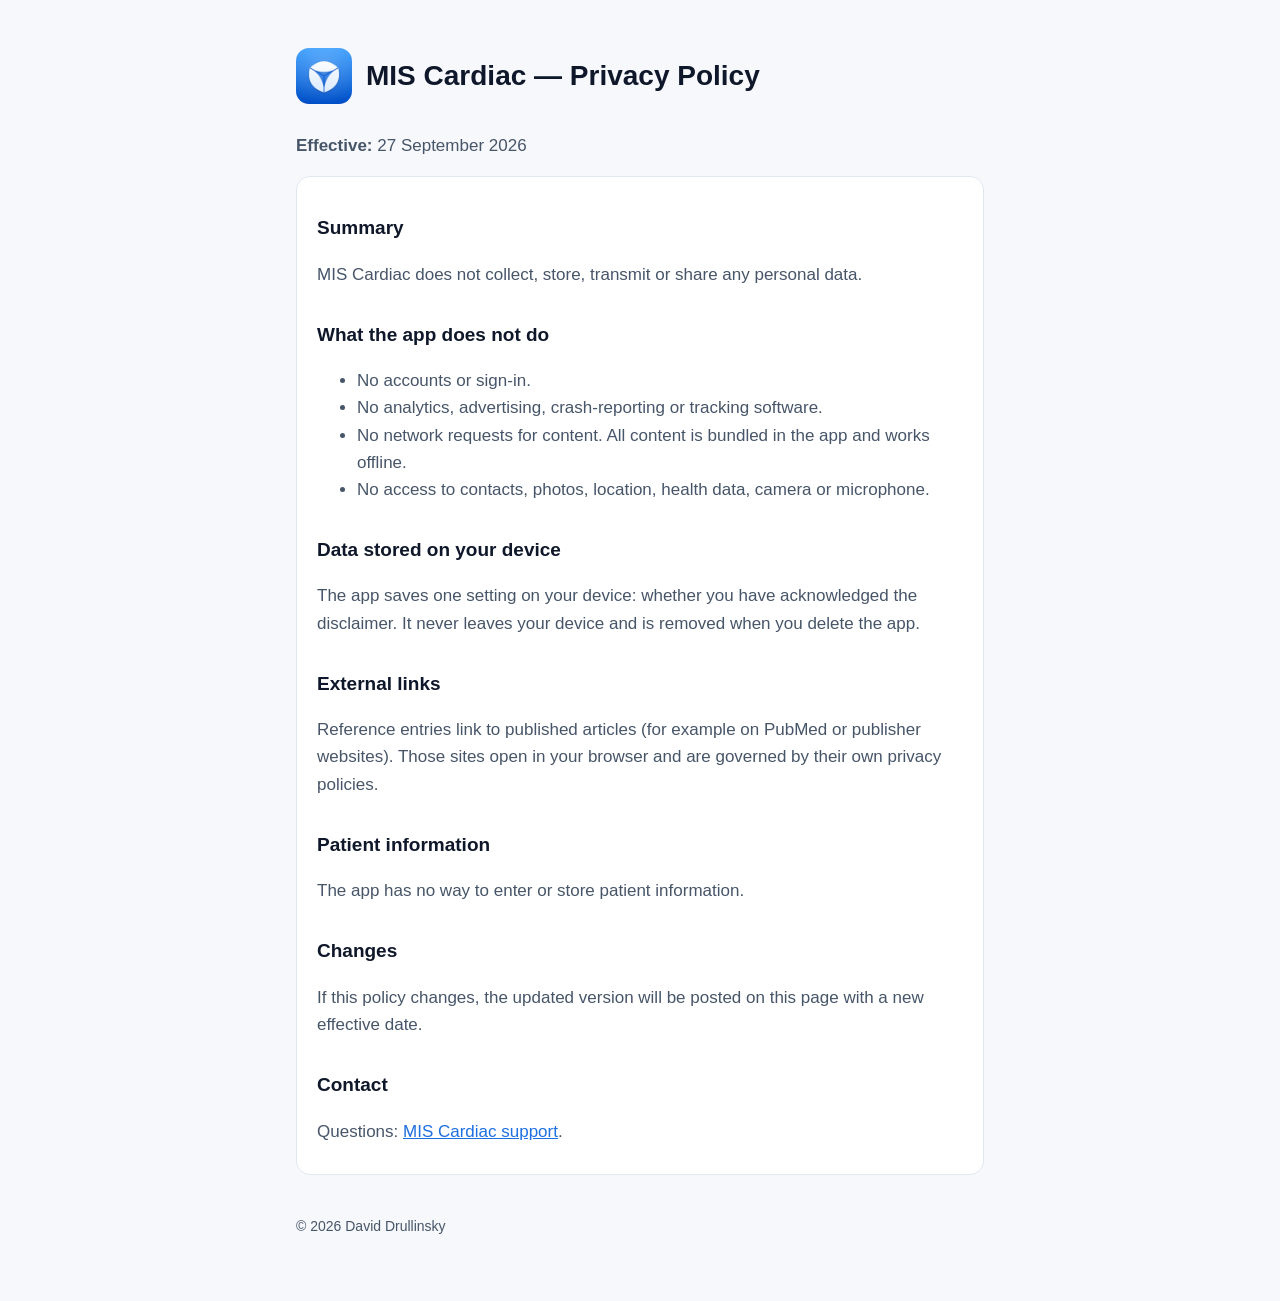
==== privacy.html @ f6dd16c7 "MIS Cardiac support and privacy pages Co-Authored-By: Claude Opus 5.5 <noreply@anthropic.com>" ====
<!doctype html>
<html lang="en"><head><meta charset="utf-8"><meta name="viewport" content="width=device-width,initial-scale=1">
<title>MIS Cardiac — Privacy Policy</title><link rel="stylesheet" href="style.css"></head>
<body><main>
<header><img src="icon.png" alt=""><h1>MIS Cardiac — Privacy Policy</h1></header>
<p><strong>Effective:</strong> 27 September 2026</p>
<div class="card">
<h2>Summary</h2>
<p>MIS Cardiac does not collect, store, transmit or share any personal data.</p>
<h2>What the app does not do</h2>
<ul>
<li>No accounts or sign-in.</li>
<li>No analytics, advertising, crash-reporting or tracking software.</li>
<li>No network requests for content. All content is bundled in the app and works offline.</li>
<li>No access to contacts, photos, location, health data, camera or microphone.</li>
</ul>
<h2>Data stored on your device</h2>
<p>The app saves one setting on your device: whether you have acknowledged the disclaimer. It never leaves your device and is removed when you delete the app.</p>
<h2>External links</h2>
<p>Reference entries link to published articles (for example on PubMed or publisher websites). Those sites open in your browser and are governed by their own privacy policies.</p>
<h2>Patient information</h2>
<p>The app has no way to enter or store patient information.</p>
<h2>Changes</h2>
<p>If this policy changes, the updated version will be posted on this page with a new effective date.</p>
<h2>Contact</h2>
<p>Questions: <a href="support.html">MIS Cardiac support</a>.</p>
</div>
<footer>© 2026 David Drullinsky</footer>
</main></body></html>
---- style.css ----
:root{--bg:#f6f8fb;--fg:#0f172a;--muted:#475569;--card:#fff;--line:#e2e8f0;--accent:#1e6fe0}
@media (prefers-color-scheme:dark){:root{--bg:#0b1020;--fg:#e2e8f0;--muted:#94a3b8;--card:#131a2e;--line:#1f2a44;--accent:#4c9aff}}
*{box-sizing:border-box}body{margin:0;background:var(--bg);color:var(--fg);font:17px/1.6 -apple-system,BlinkMacSystemFont,"Segoe UI",Roboto,sans-serif}
main{max-width:720px;margin:0 auto;padding:48px 16px 64px}
header{display:flex;align-items:center;gap:14px;margin-bottom:28px}header img{width:56px;height:56px;border-radius:13px}
h1{font-size:28px;margin:0}h2{font-size:19px;margin:32px 0 8px}p,li{color:var(--muted)}a{color:var(--accent)}
.card{background:var(--card);border:1px solid var(--line);border-radius:14px;padding:4px 20px 12px}
footer{margin-top:40px;font-size:14px;color:var(--muted)}
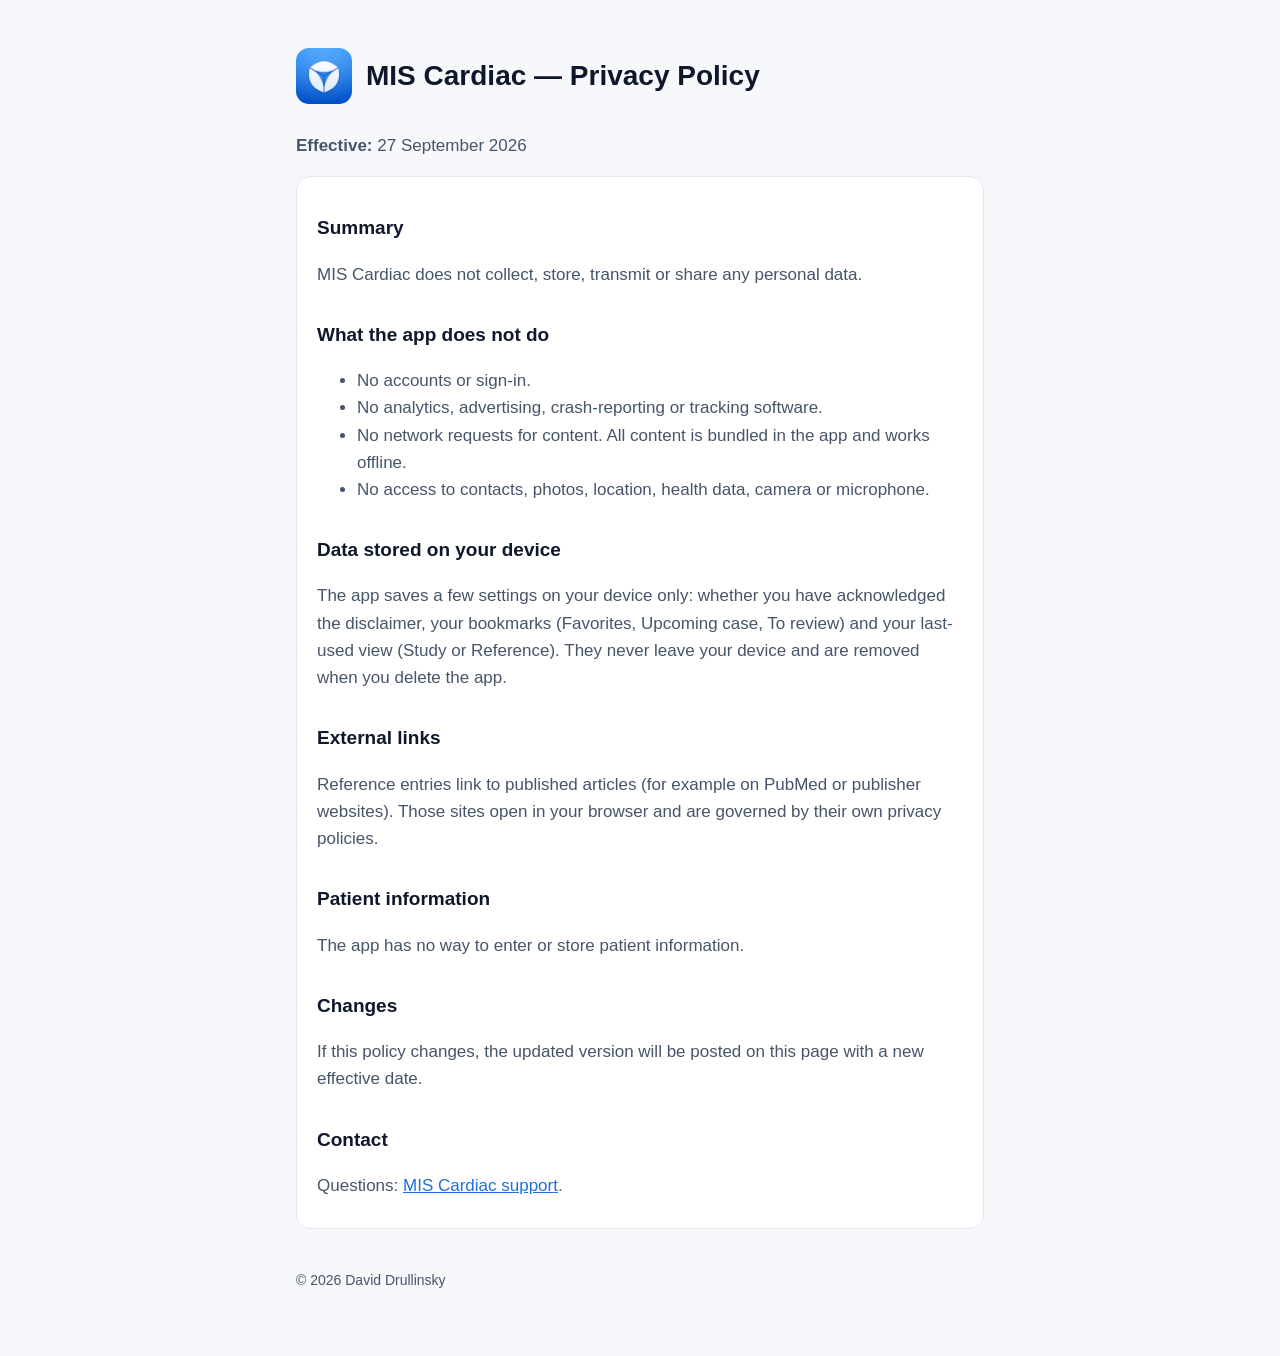
==== commit 6dcf3b8a: "Privacy policy: note on-device bookmarks and preferences Co-Authored-By: Claude Opus 5.5 <noreply@an" ====
--- a/privacy.html
+++ b/privacy.html
@@ -15,7 +15,7 @@
 <li>No access to contacts, photos, location, health data, camera or microphone.</li>
 </ul>
 <h2>Data stored on your device</h2>
-<p>The app saves one setting on your device: whether you have acknowledged the disclaimer. It never leaves your device and is removed when you delete the app.</p>
+<p>The app saves a few settings on your device only: whether you have acknowledged the disclaimer, your bookmarks (Favorites, Upcoming case, To review) and your last-used view (Study or Reference). They never leave your device and are removed when you delete the app.</p>
 <h2>External links</h2>
 <p>Reference entries link to published articles (for example on PubMed or publisher websites). Those sites open in your browser and are governed by their own privacy policies.</p>
 <h2>Patient information</h2>
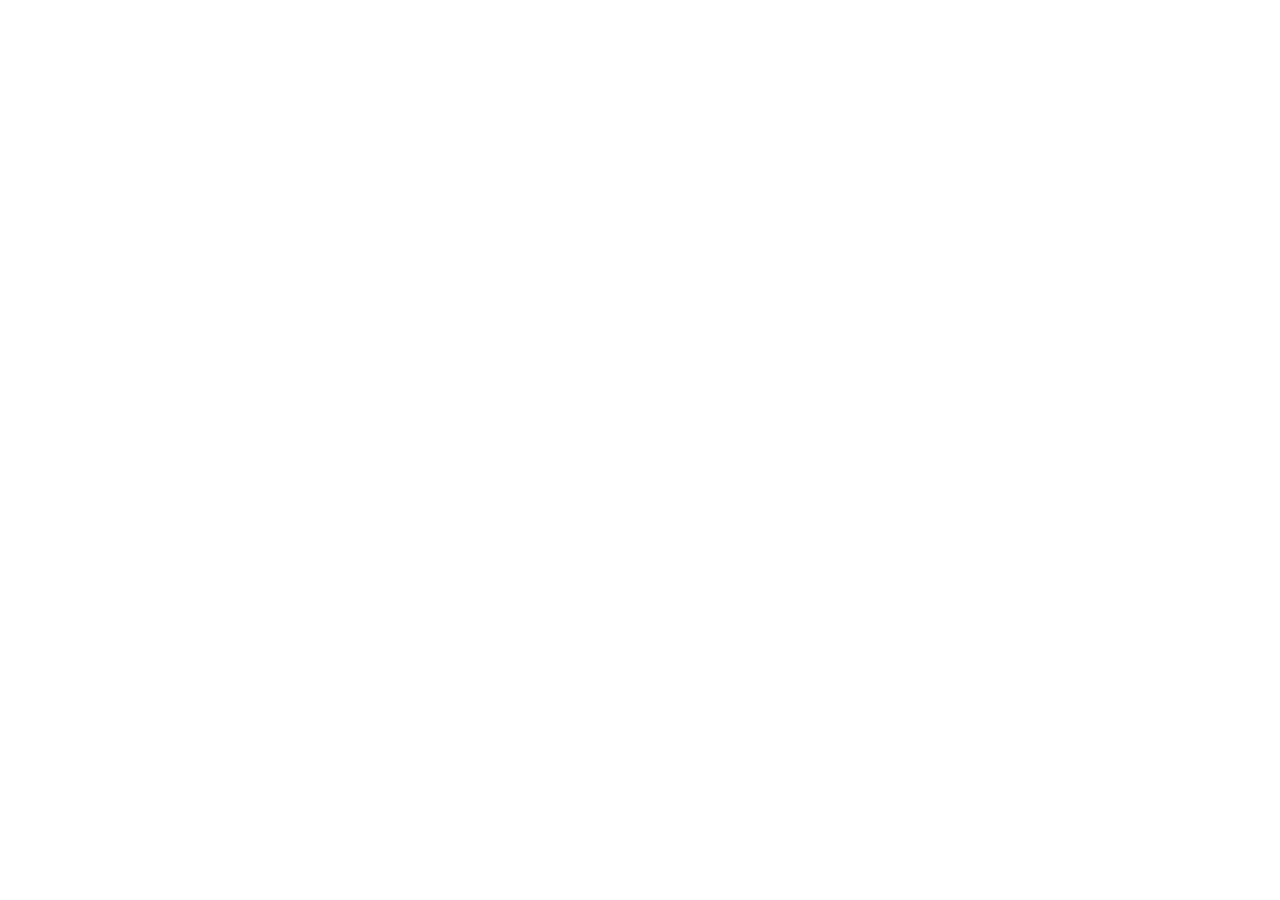
==== commit 07a03845: "Redirect to the MIS Cardiac pages on steadyhandsoftware.com Co-Authored-By: Claude Opus 5.5 <noreply" ====
--- a/privacy.html
+++ b/privacy.html
@@ -1,29 +1,15 @@
 <!doctype html>
-<html lang="en"><head><meta charset="utf-8"><meta name="viewport" content="width=device-width,initial-scale=1">
-<title>MIS Cardiac — Privacy Policy</title><link rel="stylesheet" href="style.css"></head>
-<body><main>
-<header><img src="icon.png" alt=""><h1>MIS Cardiac — Privacy Policy</h1></header>
-<p><strong>Effective:</strong> 27 September 2026</p>
-<div class="card">
-<h2>Summary</h2>
-<p>MIS Cardiac does not collect, store, transmit or share any personal data.</p>
-<h2>What the app does not do</h2>
-<ul>
-<li>No accounts or sign-in.</li>
-<li>No analytics, advertising, crash-reporting or tracking software.</li>
-<li>No network requests for content. All content is bundled in the app and works offline.</li>
-<li>No access to contacts, photos, location, health data, camera or microphone.</li>
-</ul>
-<h2>Data stored on your device</h2>
-<p>The app saves a few settings on your device only: whether you have acknowledged the disclaimer, your bookmarks (Favorites, Upcoming case, To review) and your last-used view (Study or Reference). They never leave your device and are removed when you delete the app.</p>
-<h2>External links</h2>
-<p>Reference entries link to published articles (for example on PubMed or publisher websites). Those sites open in your browser and are governed by their own privacy policies.</p>
-<h2>Patient information</h2>
-<p>The app has no way to enter or store patient information.</p>
-<h2>Changes</h2>
-<p>If this policy changes, the updated version will be posted on this page with a new effective date.</p>
-<h2>Contact</h2>
-<p>Questions: <a href="support.html">MIS Cardiac support</a>.</p>
-</div>
-<footer>© 2026 David Drullinsky</footer>
-</main></body></html>
+<html lang="en">
+<head>
+<meta charset="utf-8">
+<title>MIS Cardiac — Privacy Policy (moved)</title>
+<meta name="viewport" content="width=device-width, initial-scale=1">
+<meta name="robots" content="noindex">
+<link rel="canonical" href="https://steadyhandsoftware.com/apps/mis-cardiac/privacy.html">
+<meta http-equiv="refresh" content="0; url=https://steadyhandsoftware.com/apps/mis-cardiac/privacy.html">
+<script>location.replace("https://steadyhandsoftware.com/apps/mis-cardiac/privacy.html");</script>
+</head>
+<body style="font-family:-apple-system,system-ui,sans-serif;margin:2rem;line-height:1.5">
+<p>This page has moved to <a href="https://steadyhandsoftware.com/apps/mis-cardiac/privacy.html">https://steadyhandsoftware.com/apps/mis-cardiac/privacy.html</a>.</p>
+</body>
+</html>
